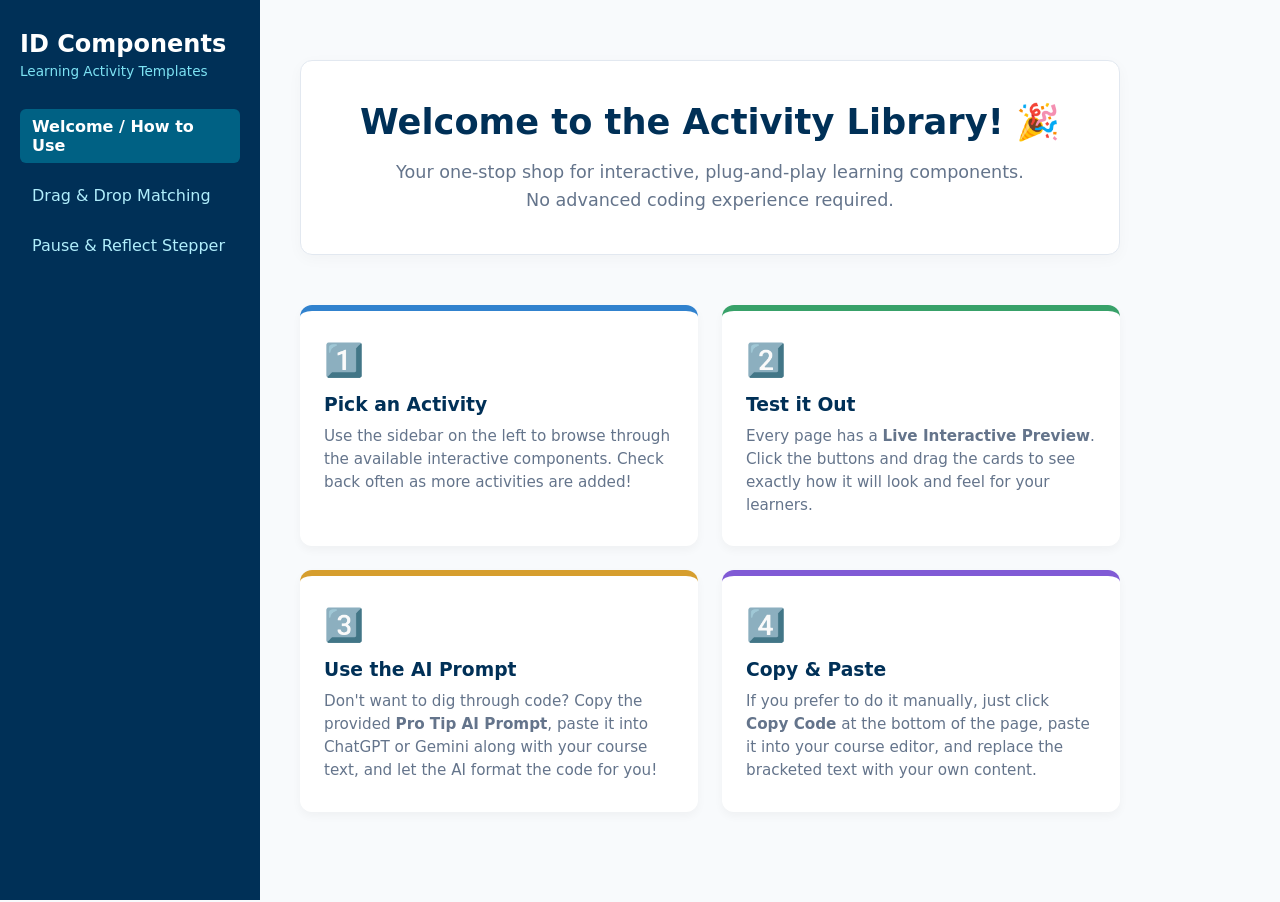
==== index.html @ 9ef5b3da "first draft of course code website" ====
<!DOCTYPE html>
<html lang="en">
<head>
    <meta charset="UTF-8">
    <meta name="viewport" content="width=device-width, initial-scale=1.0">
    <title>ID Library - Home</title>
    <link rel="stylesheet" href="styles.css">
</head>
<body>

    <!-- Sidebar Navigation -->
    <nav class="sidebar">
        <div class="sidebar-header">
            <h2>ID Components</h2>
            <p>Learning Activity Templates</p>
        </div>
        <ul class="nav-links">
            <li><a href="index.html" class="active">Welcome / How to Use</a></li>
            <li><a href="matching-game.html">Drag & Drop Matching</a></li>
            <li><a href="pause-reflect.html">Pause & Reflect Stepper</a></li>
        </ul>
    </nav>

    <!-- Main Content Area -->
    <main class="content">
        
        <div class="home-hero float-in">
            <h1>Welcome to the Activity Library! 🎉</h1>
            <p class="hero-sub">Your one-stop shop for interactive, plug-and-play learning components. <br>No advanced coding experience required.</p>
        </div>

        <div class="instruction-grid">
            
            <div class="instruction-card card-1 float-in delay-1">
                <div class="card-icon">1️⃣</div>
                <h3>Pick an Activity</h3>
                <p>Use the sidebar on the left to browse through the available interactive components. Check back often as more activities are added!</p>
            </div>

            <div class="instruction-card card-2 float-in delay-2">
                <div class="card-icon">2️⃣</div>
                <h3>Test it Out</h3>
                <p>Every page has a <strong>Live Interactive Preview</strong>. Click the buttons and drag the cards to see exactly how it will look and feel for your learners.</p>
            </div>

            <div class="instruction-card card-3 float-in delay-3">
                <div class="card-icon">3️⃣</div>
                <h3>Use the AI Prompt</h3>
                <p>Don't want to dig through code? Copy the provided <strong>Pro Tip AI Prompt</strong>, paste it into ChatGPT or Gemini along with your course text, and let the AI format the code for you!</p>
            </div>

            <div class="instruction-card card-4 float-in delay-4">
                <div class="card-icon">4️⃣</div>
                <h3>Copy & Paste</h3>
                <p>If you prefer to do it manually, just click <strong>Copy Code</strong> at the bottom of the page, paste it into your course editor, and replace the bracketed text with your own content.</p>
            </div>

        </div>

    </main>

    <script src="script.js"></script>
</body>
</html>
---- styles.css ----
/* ===========================
   Website Wrapper Palette (Blues)
============================== */
:root {
  --blue-5: #B0EEFC;
  --blue-10: #7DE3F4;
  --blue-15: #49CCE6;
  --blue-20: #01B6D1;
  --blue-25: #007DA5;
  --blue-30: #006184;
  --blue-35: #005175;
  --blue-40: #003057;
  
  --neutral-bg: #f8fafc;
  --neutral-border: #e2e8f0;
  --text-main: #1f2937;
  --text-muted: #64748b;
  --white: #ffffff;
}

/* ===========================
   Base Layout & Animations
============================== */
body { margin: 0; font-family: 'Segoe UI', system-ui, -apple-system, sans-serif; background-color: var(--neutral-bg); color: var(--text-main); display: flex; }
.sidebar { width: 260px; background-color: var(--blue-40); color: var(--white); height: 100vh; position: fixed; padding: 30px 20px; box-sizing: border-box; }
.sidebar-header h2 { margin: 0 0 5px 0; }
.sidebar-header p { font-size: 0.85rem; color: var(--blue-10); margin: 0 0 30px 0; }
.nav-links { list-style: none; padding: 0; margin: 0; }
.nav-links li { margin-bottom: 15px; }
.nav-links a { color: var(--blue-5); text-decoration: none; font-weight: 500; transition: color 0.2s; padding: 8px 12px; display: block; border-radius: 6px; }
.nav-links a:hover { color: var(--white); background: rgba(255,255,255,0.1); }
.nav-links a.active { color: var(--white); background: var(--blue-30); font-weight: bold; }

.content { margin-left: 260px; padding: 40px; max-width: 900px; width: 100%; box-sizing: border-box; }
.page-header { margin-bottom: 30px; border-bottom: 2px solid var(--neutral-border); padding-bottom: 20px; }
.page-header h1 { margin: 0 0 10px 0; color: var(--blue-40); }
.page-header p { color: var(--text-muted); margin: 0; }

/* Floating Animations */
.float-in { animation: fadeInUp 0.7s ease-out forwards; opacity: 0; transform: translateY(20px); }
.delay-1 { animation-delay: 0.15s; }
.delay-2 { animation-delay: 0.3s; }
.delay-3 { animation-delay: 0.45s; }
.delay-4 { animation-delay: 0.6s; }

@keyframes fadeInUp {
  to { opacity: 1; transform: translateY(0); }
}

/* ===========================
   Home Page Specific Styles
============================== */
.home-hero { text-align: center; margin: 20px 0 50px 0; padding: 40px; background: var(--white); border-radius: 12px; border: 1px solid var(--neutral-border); box-shadow: 0 4px 15px rgba(0,0,0,0.03); }
.home-hero h1 { font-size: 2.2rem; color: var(--blue-40); margin: 0 0 15px 0; }
.hero-sub { font-size: 1.1rem; color: var(--text-muted); margin: 0; line-height: 1.6; }

.instruction-grid { display: grid; grid-template-columns: repeat(auto-fit, minmax(300px, 1fr)); gap: 24px; margin-bottom: 50px; }
.instruction-card { background: var(--white); padding: 30px 24px; border-radius: 12px; box-shadow: 0 4px 10px rgba(0,0,0,0.04); border-top: 6px solid; transition: transform 0.2s ease; }
.instruction-card:hover { transform: translateY(-4px); box-shadow: 0 8px 20px rgba(0,0,0,0.08); }
.instruction-card h3 { margin: 15px 0 10px 0; color: var(--blue-40); }
.instruction-card p { margin: 0; color: var(--text-muted); line-height: 1.5; font-size: 0.95rem; }
.card-icon { font-size: 2rem; }

/* Colorful borders using the matching game's bright palette */
.card-1 { border-top-color: #3182ce; }
.card-2 { border-top-color: #38a169; }
.card-3 { border-top-color: #d69e2e; }
.card-4 { border-top-color: #805ad5; }

/* ===========================
   Code Library Layout Styles
============================== */
.component-section { margin-bottom: 80px; }
.preview-title { color: var(--blue-30); font-size: 1.1rem; margin-bottom: 15px; border-left: 4px solid var(--blue-25); padding-left: 10px; }
.preview-title em { color: var(--text-muted); font-size: 0.95rem; font-weight: normal; margin-left: 8px;}
.preview-box { background: var(--white); border: 1px solid var(--neutral-border); border-radius: 8px; padding: 30px; margin-bottom: 40px; box-shadow: 0 4px 12px rgba(0,0,0,0.03); }

.pro-tip-box { background-color: var(--blue-5); border-left: 4px solid var(--blue-25); padding: 20px; border-radius: 6px; margin-bottom: 30px; }
.pro-tip-box h4 { margin: 0 0 8px 0; color: var(--blue-40); font-size: 1.1rem; }
.pro-tip-box p { margin: 0 0 15px 0; color: var(--blue-40); font-size: 0.95rem; }
.ai-prompt-container { position: relative; }
.ai-prompt-container pre { margin: 0; border-radius: 6px; padding-top: 40px; background-color: #1e293b;}
.ai-prompt-container .copy-website-btn { position: absolute; top: 8px; right: 8px; background-color: var(--blue-35); padding: 4px 10px; font-size: 0.75rem;}

.code-block-header { display: flex; justify-content: space-between; align-items: center; background-color: var(--blue-40); padding: 10px 20px; border-radius: 8px 8px 0 0; }
.code-block-header h3 { color: var(--white); margin: 0; font-size: 0.95rem; }
.copy-website-btn { background-color: var(--blue-25); color: var(--white); border: none; padding: 6px 12px; border-radius: 4px; cursor: pointer; font-weight: bold; font-size: 0.8rem; transition: background-color 0.2s; }
.copy-website-btn:hover { background-color: var(--blue-20); }
pre { background-color: #0f172a; color: #e2e8f0; padding: 20px; border-radius: 0 0 8px 8px; overflow-x: auto; margin-top: 0; font-size: 0.9rem; line-height: 1.5; }

/* =========================================================
   ORIGINAL COMPONENT CSS (Fun Colors Restored Below)
============================================================ */

/* Component: Pause & Reflect */
.stop-and-think-container { font-family: inherit; background-color: #fdfbf7; border: 1px solid #e8e2d5; border-radius: 12px; padding: 28px 24px; max-width: 720px; margin: 0 auto; box-shadow: 0 4px 6px -1px rgba(0, 0, 0, 0.02); }
.think-header { display: flex; flex-direction: column; align-items: flex-start; gap: 6px; margin-bottom: 20px; border-bottom: 2px solid #f3efe6; padding-bottom: 14px; }
.pause-badge { background: #fef3c7; color: #92400e; font-size: 0.75rem; font-weight: 700; text-transform: uppercase; padding: 4px 10px; border-radius: 4px; letter-spacing: 0.06em; }
.think-header h3 { font-size: 1.35rem; color: #1f2937; margin: 4px 0 2px 0; }
.header-sub { font-size: 0.95rem; color: #4b5563; margin: 0; }
.stepper-workspace { background: #ffffff; border: 1px solid #e5e7eb; border-radius: 10px; padding: 24px; box-shadow: 0 1px 3px rgba(0,0,0,0.02); }
.step-indicators { display: flex; justify-content: space-between; gap: 8px; margin-bottom: 22px; border-bottom: 1px solid #f3f4f6; padding-bottom: 12px; }
.indicator { font-size: 0.78rem; font-weight: 600; text-transform: uppercase; color: #9ca3af; letter-spacing: 0.04em; flex: 1; text-align: center; padding-bottom: 4px; border-bottom: 2px solid transparent; transition: all 0.2s ease; }
.indicator.active { color: #d97706; border-bottom-color: #d97706; }
.think-card { display: none; flex-direction: column; gap: 16px; animation: fadeIn 0.3s ease-in-out; min-height: 140px; }
.think-card.active { display: flex; }
@keyframes fadeIn { from { opacity: 0; transform: translateY(4px); } to { opacity: 1; transform: translateY(0); } }
.card-step-num { font-size: 0.78rem; font-weight: 700; text-transform: uppercase; color: #9ca3af; letter-spacing: 0.05em; }
.card-question { font-size: 1.15rem; color: #1f2937; line-height: 1.5; margin: 0; font-weight: 600; }
.thought-prompt-box { display: flex; align-items: flex-start; gap: 10px; background: #fffbeb; border: 1px solid #fde68a; border-radius: 6px; padding: 12px 14px; }
.prompt-icon { font-size: 1.1rem; margin-top: 1px; }
.thought-prompt-box p { margin: 0; font-size: 0.92rem; color: #92400e; line-height: 1.4; }
.completion-card { display: none; flex-direction: column; align-items: center; text-align: center; gap: 12px; padding: 24px 12px; animation: fadeIn 0.4s ease-in-out; }
.completion-card.active { display: flex; }
.completion-icon { width: 50px; height: 50px; background: #d1fae5; color: #065f46; border-radius: 50%; display: flex; align-items: center; justify-content: center; font-size: 1.5rem; font-weight: bold; margin-bottom: 4px; }
.completion-card h4 { font-size: 1.25rem; color: #065f46; margin: 0; }
.completion-card p { font-size: 0.95rem; color: #4b5563; max-width: 440px; margin: 0 0 8px 0; line-height: 1.5; }
.stepper-footer { display: flex; align-items: center; justify-content: space-between; margin-top: 24px; border-top: 1px solid #f3f4f6; padding-top: 16px; }
.nav-btn { padding: 8px 16px; font-size: 0.9rem; font-weight: 600; border-radius: 6px; cursor: pointer; border: none; transition: background-color 0.2s, opacity 0.2s; }
.primary-btn { background-color: #d97706; color: #ffffff; }
.primary-btn:hover { background-color: #b45309; }
.secondary-btn { background-color: #f3f4f6; color: #4b5563; }
.secondary-btn:hover:not(:disabled) { background-color: #e5e7eb; }
.secondary-btn:disabled { opacity: 0.4; cursor: not-allowed; }
.step-counter-text { font-size: 0.85rem; font-weight: 600; color: #6b7280; }

/* Component: Drag & Drop Matching Game */
.matching-game-container { font-family: inherit; background-color: #f8fafc; padding: 32px 24px; border-radius: 8px; box-shadow: 0 2px 4px rgba(0,0,0,0.03); max-width: 820px; margin: 0 auto; display: flex; flex-direction: column; gap: 20px; }
.game-header h3 { font-size: 1.15rem; color: #4a5568; text-transform: uppercase; letter-spacing: 0.05em; margin-bottom: 4px; text-align: center; }
.game-instruction { font-size: 0.95rem; color: #718096; text-align: center; margin: 0; }
.matching-workspace { display: grid; grid-template-columns: 1fr 1fr; gap: 20px; position: relative; overflow: hidden; }
.column { display: flex; flex-direction: column; gap: 12px; }
.column-title { font-size: 0.85rem; font-weight: 700; text-transform: uppercase; letter-spacing: 0.05em; color: #4a5568; text-align: center; margin-bottom: 2px; }
.drop-zone-wrapper { display: flex; flex-direction: column; gap: 4px; }
.step-label-box { display: flex; align-items: center; gap: 8px; font-size: 0.9rem; font-weight: 600; color: #2d3748; }
.step-num { background: #cbd5e0; color: #2d3748; width: 20px; height: 20px; border-radius: 50%; display: flex; align-items: center; justify-content: center; font-size: 0.75rem; flex-shrink: 0; }
.drop-zone { background: #ffffff; border: 2px dashed #cbd5e0; border-radius: 6px; min-height: 54px; padding: 8px 12px; display: flex; align-items: center; justify-content: center; transition: all 0.2s ease; position: relative; cursor: pointer; }
.drop-zone.drag-over { background: #edf2f7; border-color: #3182ce; }
.placeholder-text { font-size: 0.85rem; color: #a0aec0; font-style: italic; pointer-events: none; text-align: center; }
#draggable-pool { background: #edf2f7; border: 1px solid #e2e8f0; border-radius: 8px; padding: 12px; min-height: 330px; display: flex; flex-direction: column; gap: 10px; cursor: pointer; }
.draggable-card { background: #ffffff; border: 2px solid #cbd5e0; border-radius: 6px; padding: 12px 14px; font-size: 0.9rem; color: #2d3748; cursor: pointer; box-shadow: 0 1px 2px rgba(0,0,0,0.02); transition: transform 0.15s ease, box-shadow 0.15s ease, border-color 0.15s ease; }
.draggable-card:active { cursor: grabbing; }
.draggable-card.dragging { opacity: 0.4; }
.draggable-card.selected-card { border-color: #3182ce; box-shadow: 0 0 8px rgba(49, 130, 206, 0.4); transform: scale(1.02); }
.drop-zone.correct { background: #e8f5e9 !important; border: 2px solid #38a169 !important; }
.drop-zone.incorrect { background: #fff5f5 !important; border: 2px solid #e53e3e !important; }
.feedback-icon { position: absolute; right: 6px; font-size: 1.1rem; font-weight: bold; }
.correct-icon { color: #38a169; }
.incorrect-icon { color: #e53e3e; }
.success-banner { position: absolute; top: 0; left: 0; width: 100%; height: 100%; background: rgba(255, 255, 255, 0.92); backdrop-filter: blur(3px); display: flex; align-items: center; justify-content: center; z-index: 10; border-radius: 8px; opacity: 0; pointer-events: none; transition: opacity 0.4s ease; }
.success-banner.show { opacity: 1; pointer-events: auto; }
.glowing-text { font-size: 2.8rem; font-weight: 800; color: #2b6cb0; text-transform: uppercase; letter-spacing: 0.08em; text-shadow: 0 0 15px rgba(49, 130, 206, 0.6), 0 0 30px rgba(72, 187, 120, 0.4); animation: pulseGlow 1s infinite alternate; position: relative; z-index: 12; }
@keyframes pulseGlow { 0% { transform: scale(1); text-shadow: 0 0 10px rgba(49, 130, 206, 0.5); } 100% { transform: scale(1.06); text-shadow: 0 0 25px rgba(56, 161, 105, 0.8), 0 0 10px rgba(49, 130, 206, 0.8); } }
#confetti-rain { position: absolute; top: 0; left: 0; width: 100%; height: 100%; overflow: hidden; pointer-events: none; z-index: 11; }
.confetti-piece { position: absolute; width: 10px; height: 14px; opacity: 0.9; top: -20px; animation: fall linear forwards; }
@keyframes fall { 0% { transform: translateY(0) rotate(0deg); opacity: 1; } 100% { transform: translateY(380px) rotate(360deg); opacity: 0; } }
.game-footer { display: flex; align-items: center; justify-content: center; gap: 12px; margin-top: 4px; flex-wrap: wrap; }
.check-btn, .reset-btn { border: none; padding: 10px 20px; font-size: 0.95rem; font-weight: 600; border-radius: 6px; cursor: pointer; transition: background-color 0.2s; }
.check-btn { background-color: #3182ce; color: white; box-shadow: 0 1px 3px rgba(0,0,0,0.1); }
.check-btn:hover { background-color: #2b6cb0; }
.reset-btn { background-color: #e2e8f0; color: #4a5568; }
.reset-btn:hover { background-color: #cbd5e0; }
.feedback-msg { font-size: 0.95rem; font-weight: 600; width: 100%; text-align: center; }

@media (max-width: 650px) {
  .matching-game-container { padding: 16px 12px; }
  .matching-workspace { gap: 10px; }
  .column-title { font-size: 0.7rem; }
  .step-text { font-size: 0.75rem; }
  .step-num { width: 18px; height: 18px; font-size: 0.7rem; }
  .drop-zone { min-height: 44px; padding: 6px; }
  .placeholder-text { font-size: 0.75rem; }
  .draggable-card { font-size: 0.75rem; padding: 8px 10px; }
  #draggable-pool { padding: 8px; }
  .glowing-text { font-size: 1.8rem; }
}
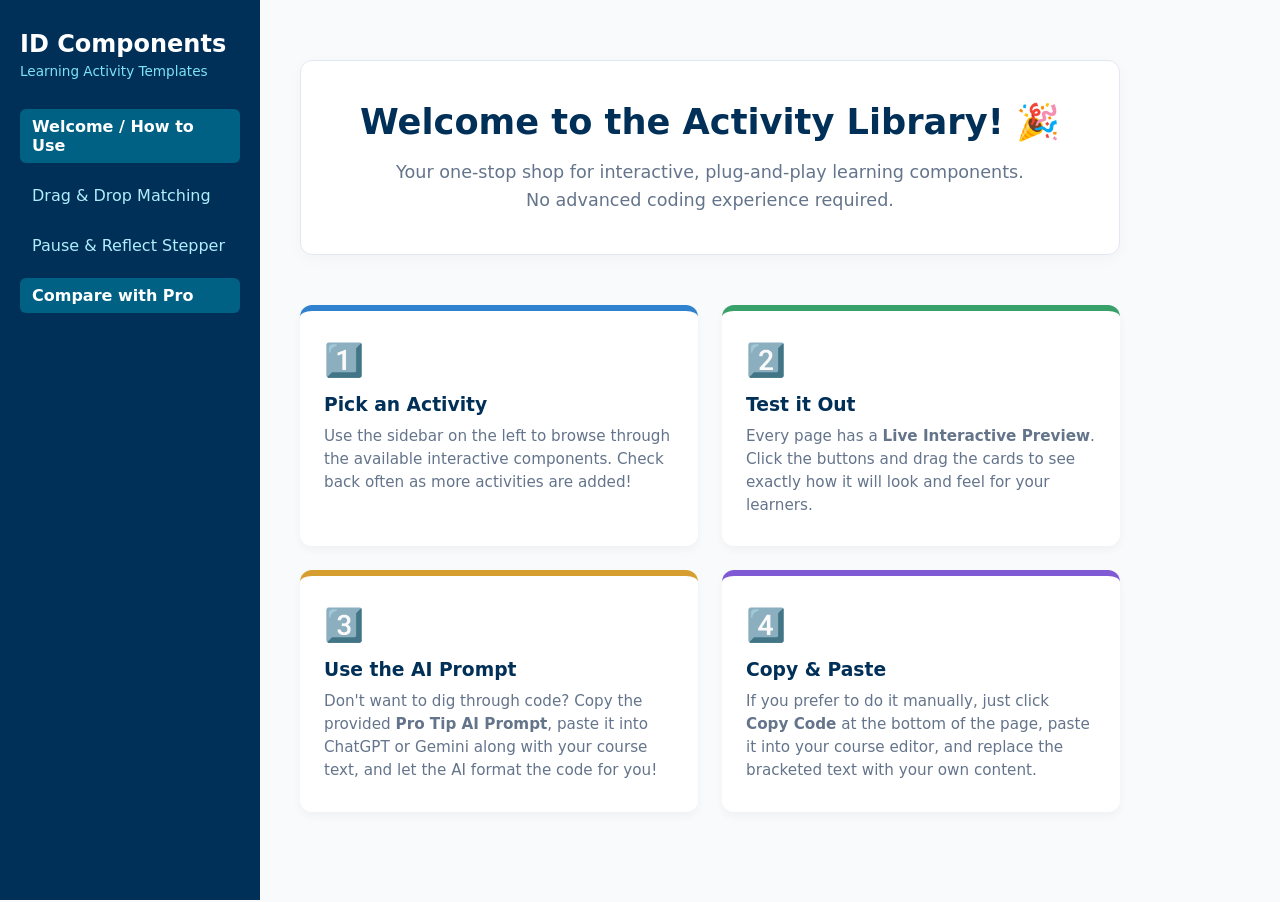
==== commit e0a8cd3e: "updates and fixes, added pro comarison" ====
--- a/index.html
+++ b/index.html
@@ -18,6 +18,7 @@
             <li><a href="index.html" class="active">Welcome / How to Use</a></li>
             <li><a href="matching-game.html">Drag & Drop Matching</a></li>
             <li><a href="pause-reflect.html">Pause & Reflect Stepper</a></li>
+             <li><a href="compare-answers.html" class="active">Compare with Pro</a></li>
         </ul>
     </nav>
 
--- a/styles.css
+++ b/styles.css
@@ -21,17 +21,49 @@
 /* ===========================
    Base Layout & Animations
 ============================== */
-body { margin: 0; font-family: 'Segoe UI', system-ui, -apple-system, sans-serif; background-color: var(--neutral-bg); color: var(--text-main); display: flex; }
-.sidebar { width: 260px; background-color: var(--blue-40); color: var(--white); height: 100vh; position: fixed; padding: 30px 20px; box-sizing: border-box; }
+body { 
+    margin: 0; 
+    font-family: 'Segoe UI', system-ui, -apple-system, sans-serif; 
+    background-color: var(--neutral-bg); 
+    color: var(--text-main); 
+    display: flex; 
+}
+
+.sidebar { 
+    width: 260px; 
+    background-color: var(--blue-40); 
+    color: var(--white); 
+    height: 100vh; 
+    position: fixed; 
+    padding: 30px 20px; 
+    box-sizing: border-box; 
+}
+
 .sidebar-header h2 { margin: 0 0 5px 0; }
 .sidebar-header p { font-size: 0.85rem; color: var(--blue-10); margin: 0 0 30px 0; }
+
 .nav-links { list-style: none; padding: 0; margin: 0; }
 .nav-links li { margin-bottom: 15px; }
-.nav-links a { color: var(--blue-5); text-decoration: none; font-weight: 500; transition: color 0.2s; padding: 8px 12px; display: block; border-radius: 6px; }
+.nav-links a { 
+    color: var(--blue-5); 
+    text-decoration: none; 
+    font-weight: 500; 
+    transition: color 0.2s; 
+    padding: 8px 12px; 
+    display: block; 
+    border-radius: 6px; 
+}
 .nav-links a:hover { color: var(--white); background: rgba(255,255,255,0.1); }
 .nav-links a.active { color: var(--white); background: var(--blue-30); font-weight: bold; }
 
-.content { margin-left: 260px; padding: 40px; max-width: 900px; width: 100%; box-sizing: border-box; }
+.content { 
+    margin-left: 260px; 
+    padding: 40px; 
+    max-width: 900px; 
+    width: 100%; 
+    box-sizing: border-box; 
+}
+
 .page-header { margin-bottom: 30px; border-bottom: 2px solid var(--neutral-border); padding-bottom: 20px; }
 .page-header h1 { margin: 0 0 10px 0; color: var(--blue-40); }
 .page-header p { color: var(--text-muted); margin: 0; }
@@ -75,9 +107,17 @@
 .preview-title em { color: var(--text-muted); font-size: 0.95rem; font-weight: normal; margin-left: 8px;}
 .preview-box { background: var(--white); border: 1px solid var(--neutral-border); border-radius: 8px; padding: 30px; margin-bottom: 40px; box-shadow: 0 4px 12px rgba(0,0,0,0.03); }
 
+/* Pro Tip & Instructions Boxes */
 .pro-tip-box { background-color: var(--blue-5); border-left: 4px solid var(--blue-25); padding: 20px; border-radius: 6px; margin-bottom: 30px; }
 .pro-tip-box h4 { margin: 0 0 8px 0; color: var(--blue-40); font-size: 1.1rem; }
 .pro-tip-box p { margin: 0 0 15px 0; color: var(--blue-40); font-size: 0.95rem; }
+
+.customization-guide-box { background-color: #fffaf0; border-left: 4px solid #ed8936; padding: 20px; border-radius: 6px; margin-bottom: 30px; }
+.customization-guide-box h4 { margin: 0 0 8px 0; color: #9c4221; font-size: 1.1rem; }
+.customization-guide-box p { margin: 0 0 10px 0; color: #7b341e; font-size: 0.95rem; line-height: 1.5; }
+.customization-guide-box p:last-child { margin-bottom: 0; }
+.customization-guide-box code { background-color: #feebc8; padding: 2px 6px; border-radius: 4px; font-size: 0.85rem; color: #c05621; }
+
 .ai-prompt-container { position: relative; }
 .ai-prompt-container pre { margin: 0; border-radius: 6px; padding-top: 40px; background-color: #1e293b;}
 .ai-prompt-container .copy-website-btn { position: absolute; top: 8px; right: 8px; background-color: var(--blue-35); padding: 4px 10px; font-size: 0.75rem;}
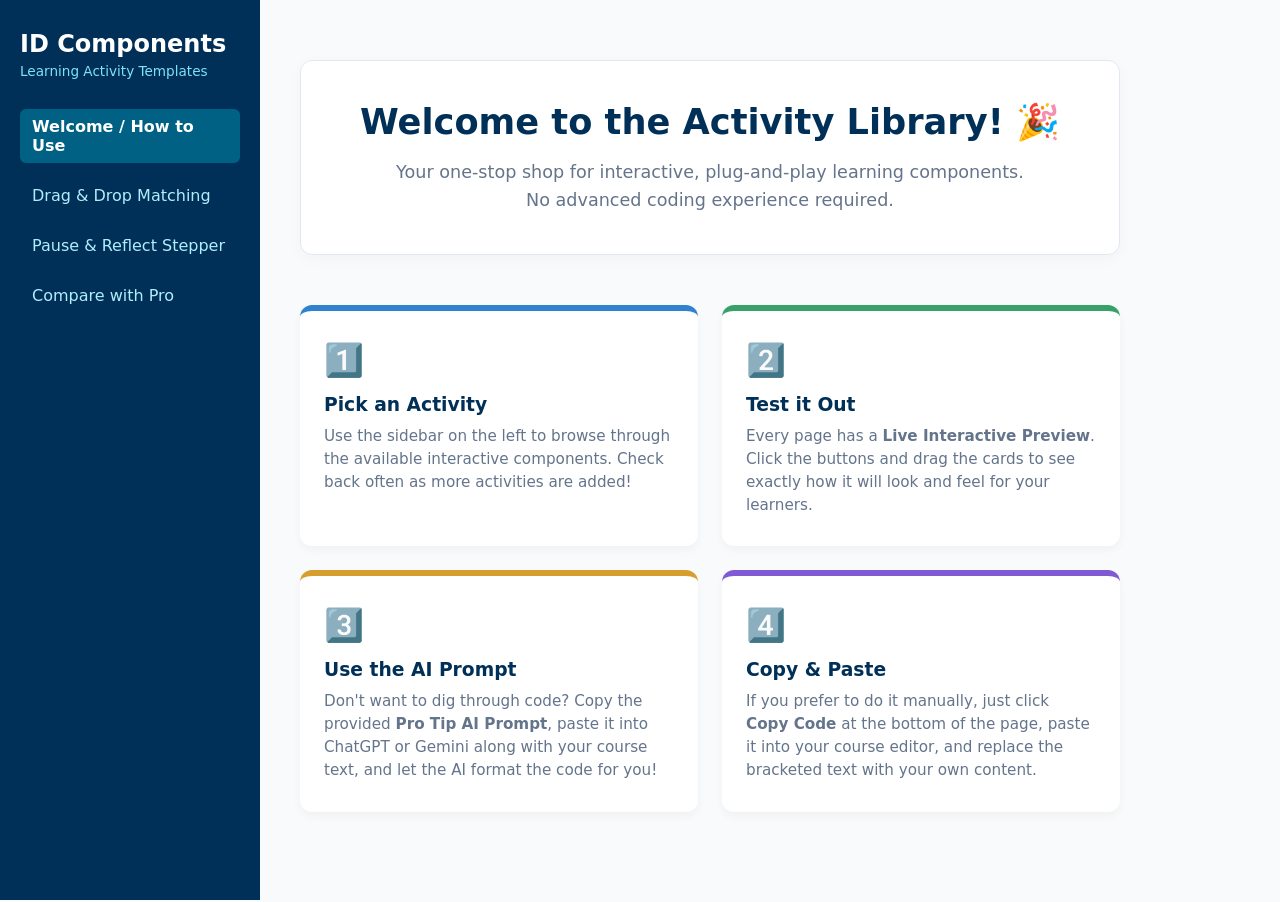
==== commit 9c8354be: "fixed navigation issue" ====
--- a/index.html
+++ b/index.html
@@ -18,7 +18,7 @@
             <li><a href="index.html" class="active">Welcome / How to Use</a></li>
             <li><a href="matching-game.html">Drag & Drop Matching</a></li>
             <li><a href="pause-reflect.html">Pause & Reflect Stepper</a></li>
-             <li><a href="compare-answers.html" class="active">Compare with Pro</a></li>
+            <li><a href="compare-answers.html">Compare with Pro</a></li>
         </ul>
     </nav>
 
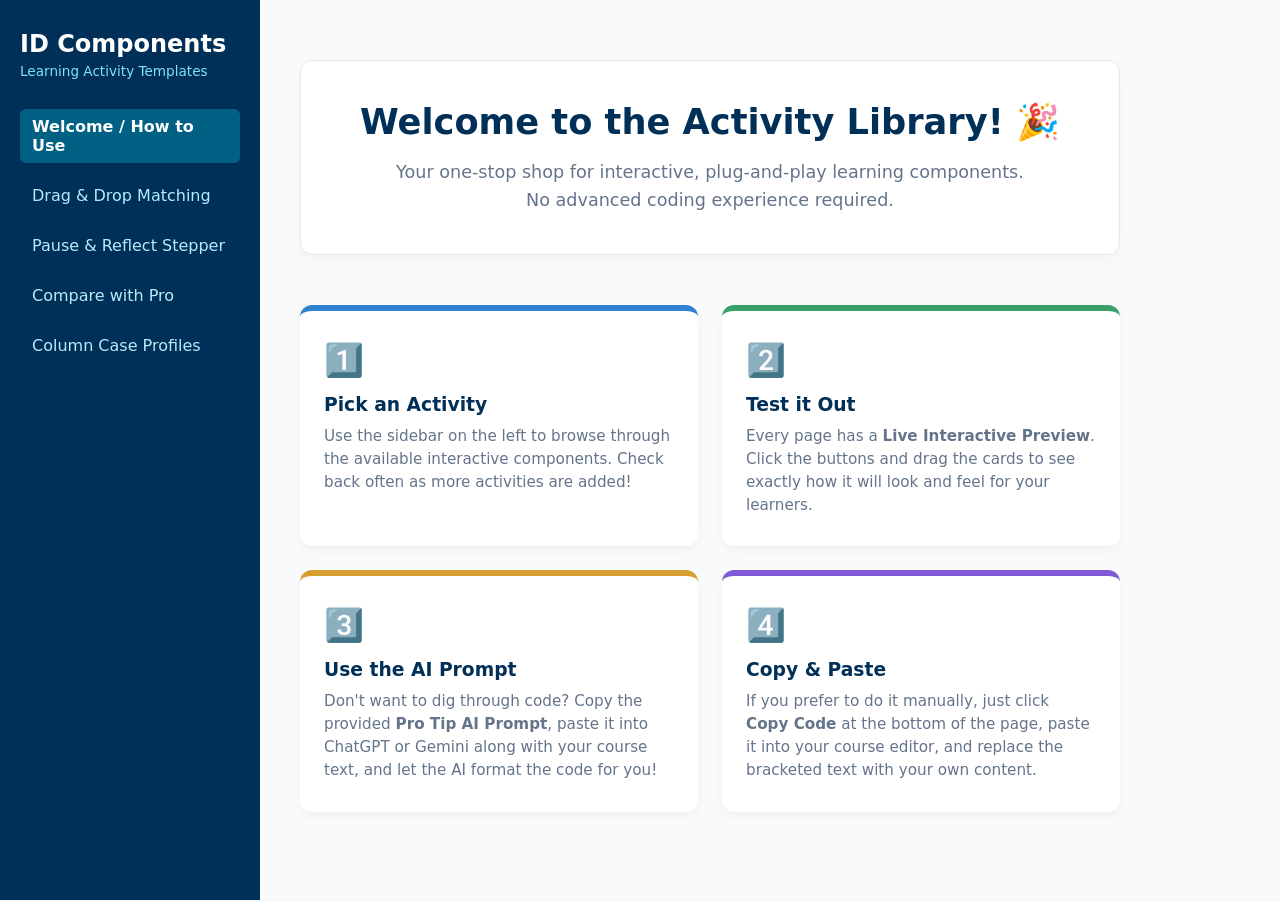
==== commit bb839ebc: "added column case profiles, fixed the copy/export button in the compare with pro activity" ====
--- a/index.html
+++ b/index.html
@@ -19,6 +19,7 @@
             <li><a href="matching-game.html">Drag & Drop Matching</a></li>
             <li><a href="pause-reflect.html">Pause & Reflect Stepper</a></li>
             <li><a href="compare-answers.html">Compare with Pro</a></li>
+            <li><a href="column-stories.html">Column Case Profiles</a></li>
         </ul>
     </nav>
 
